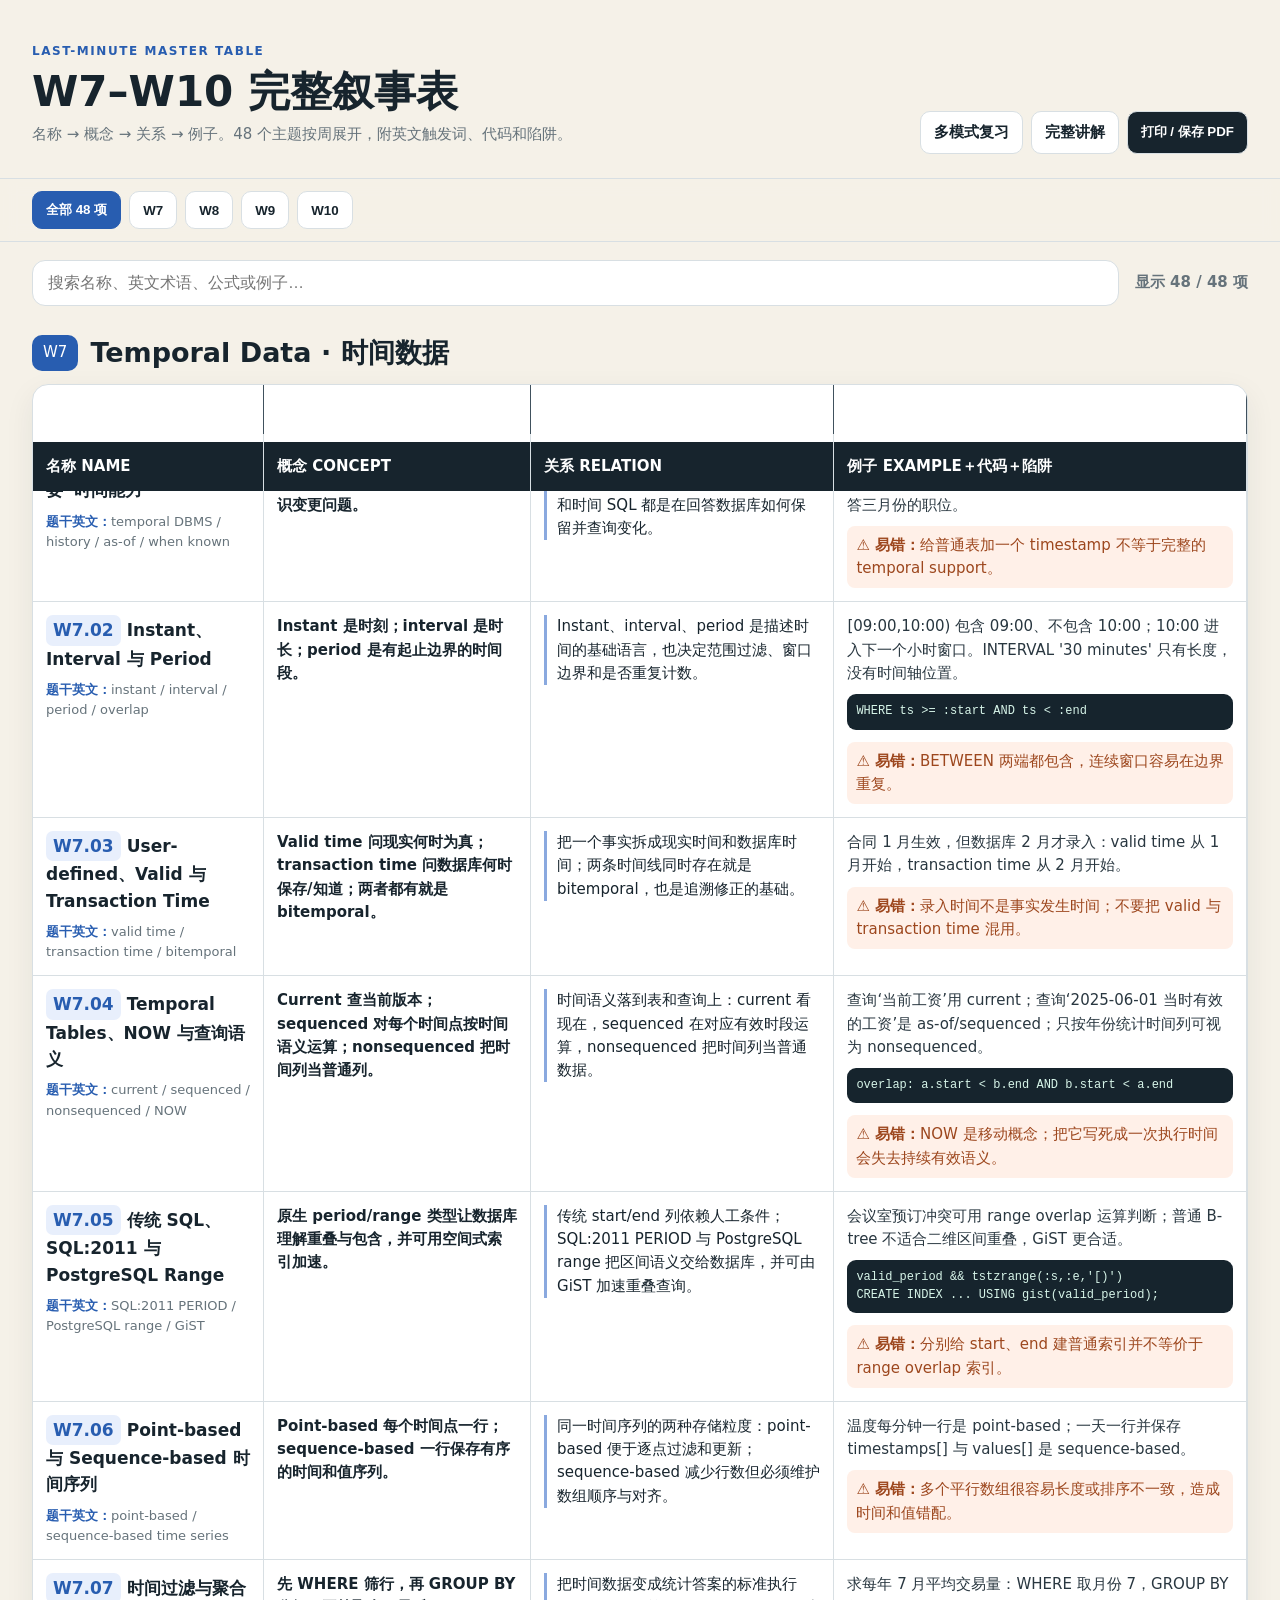
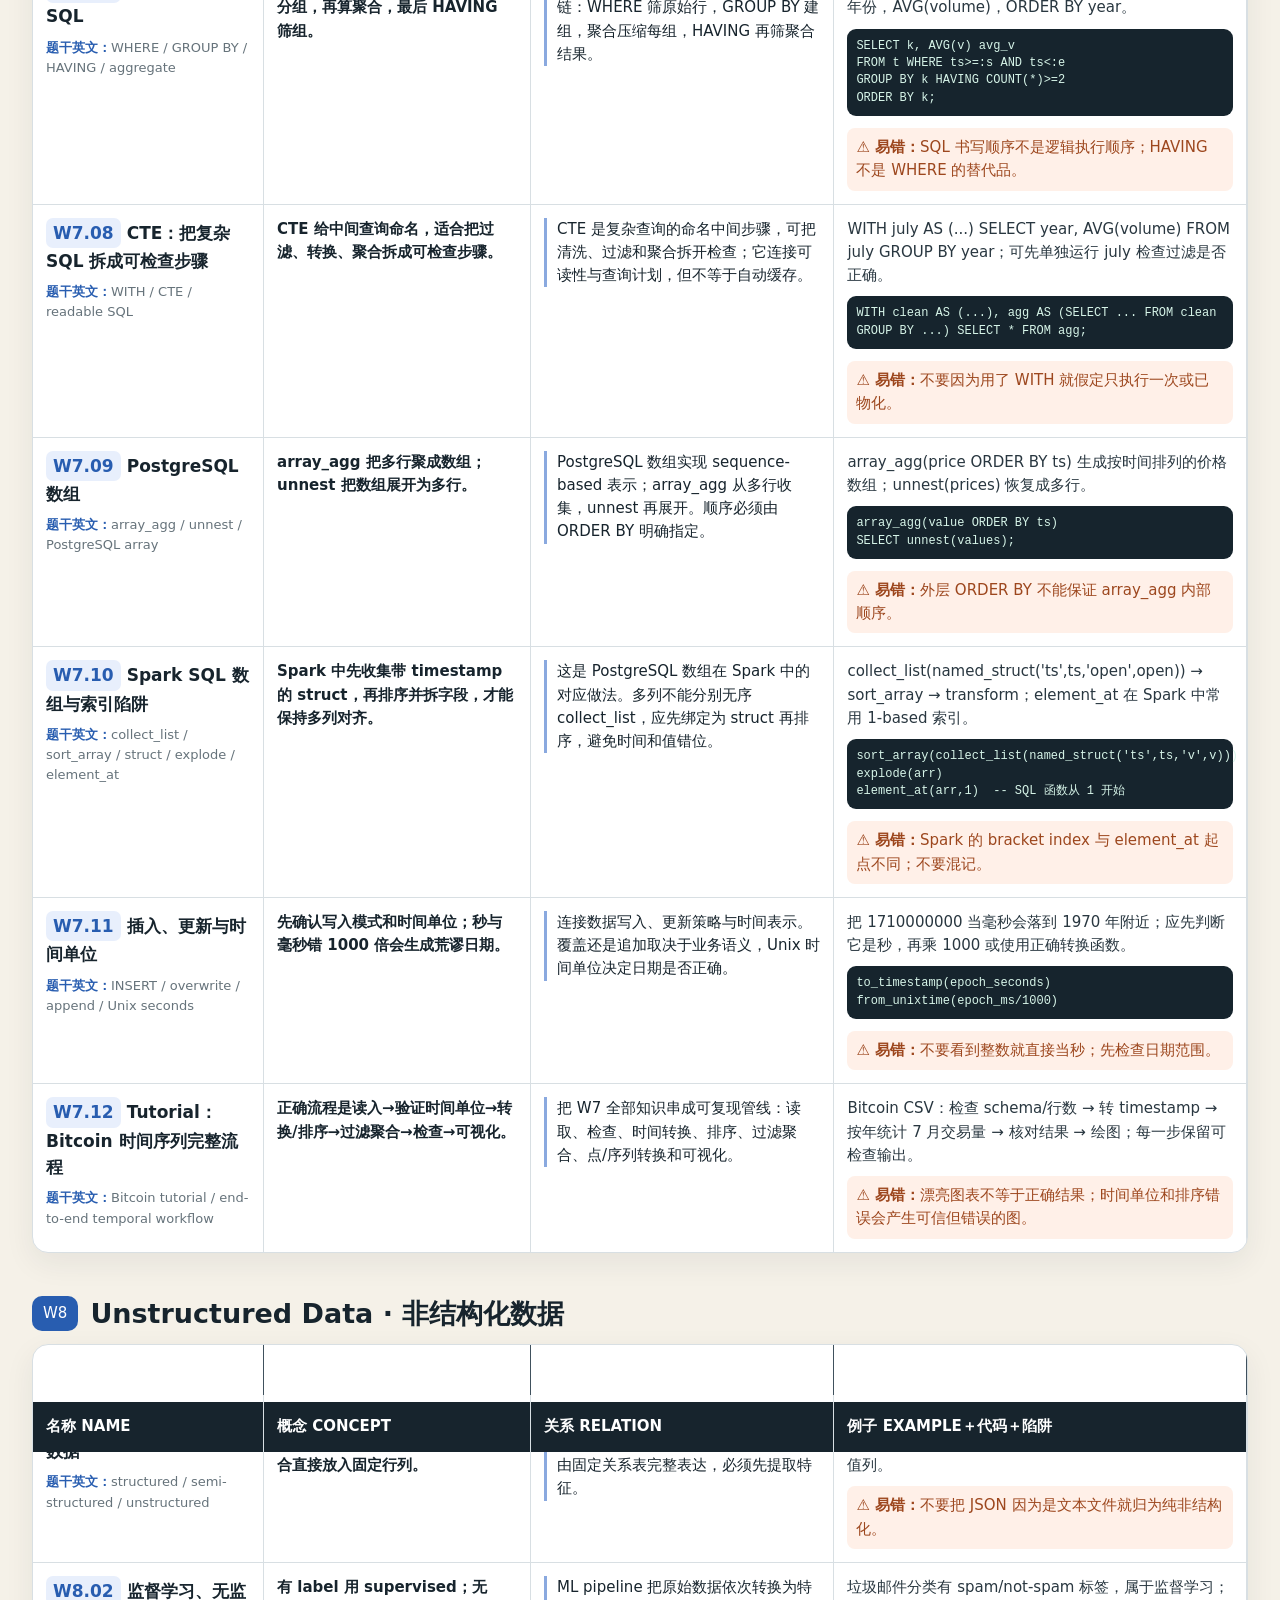
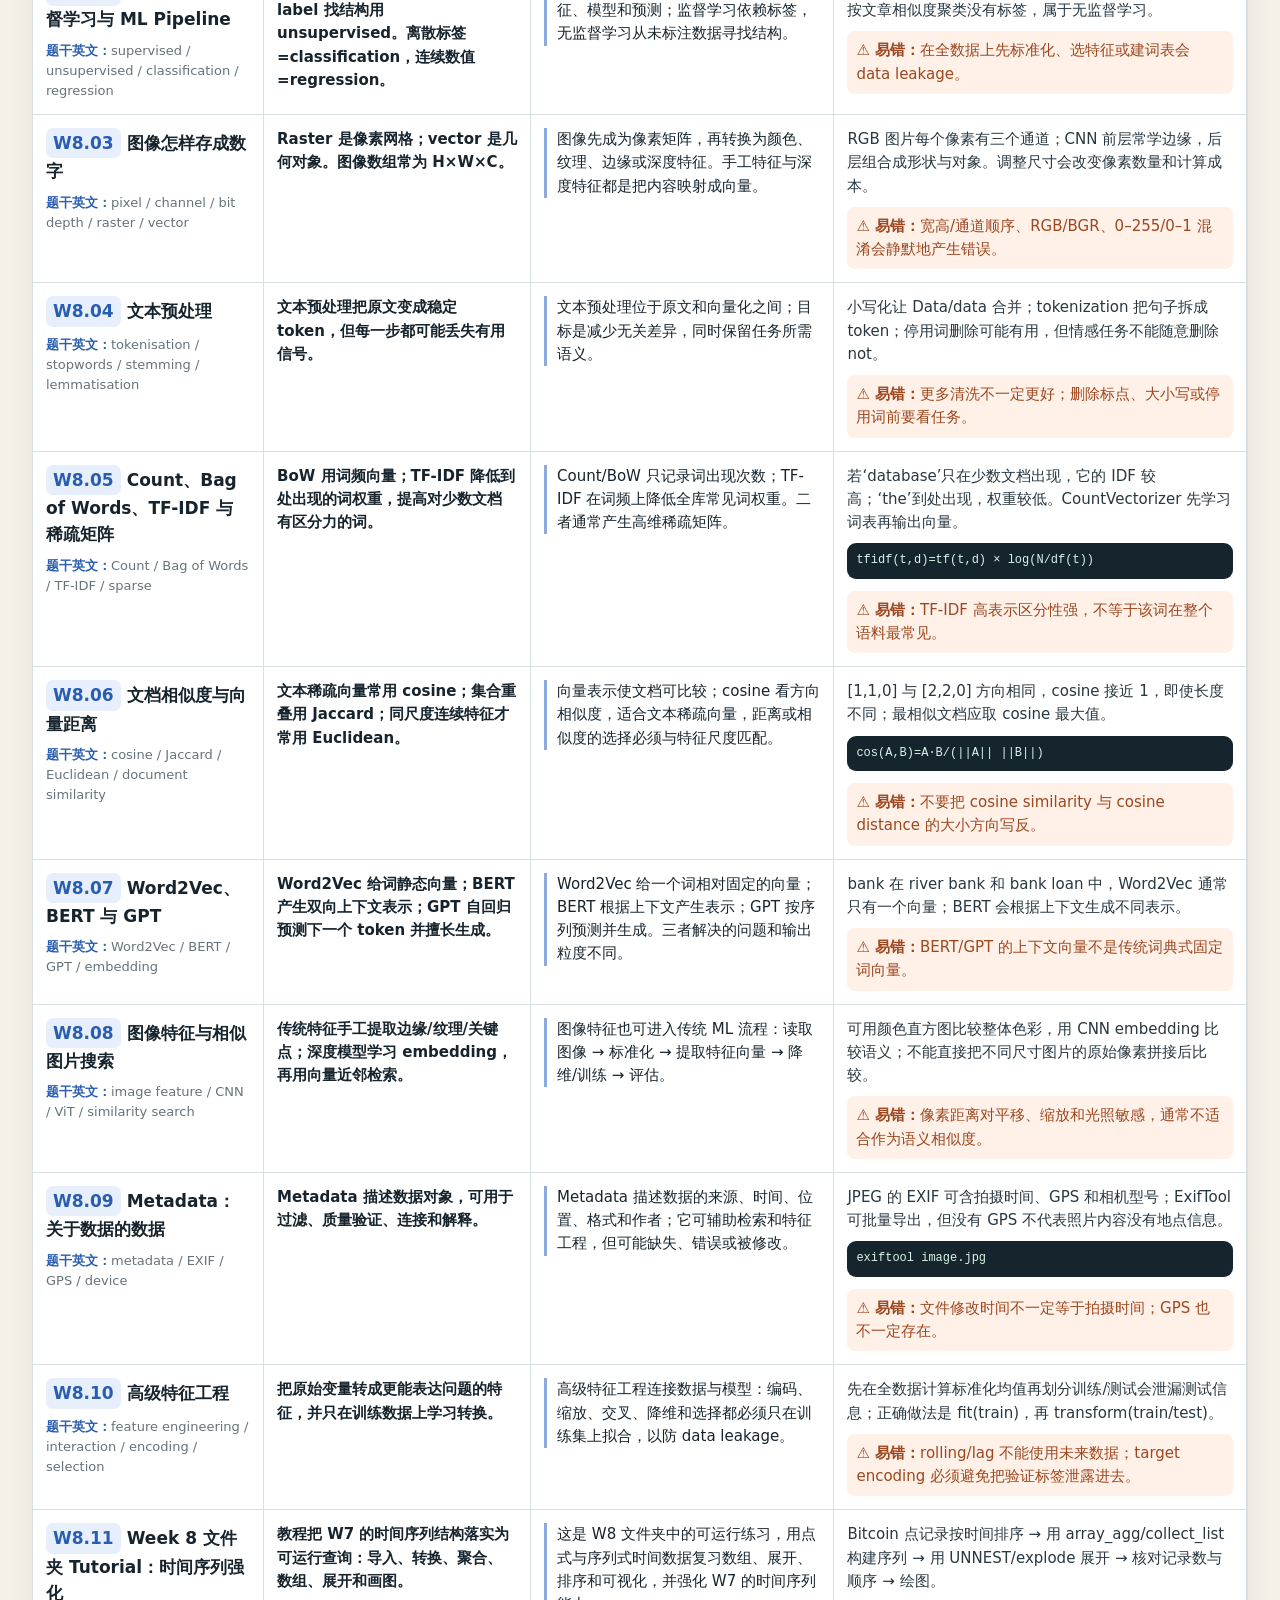
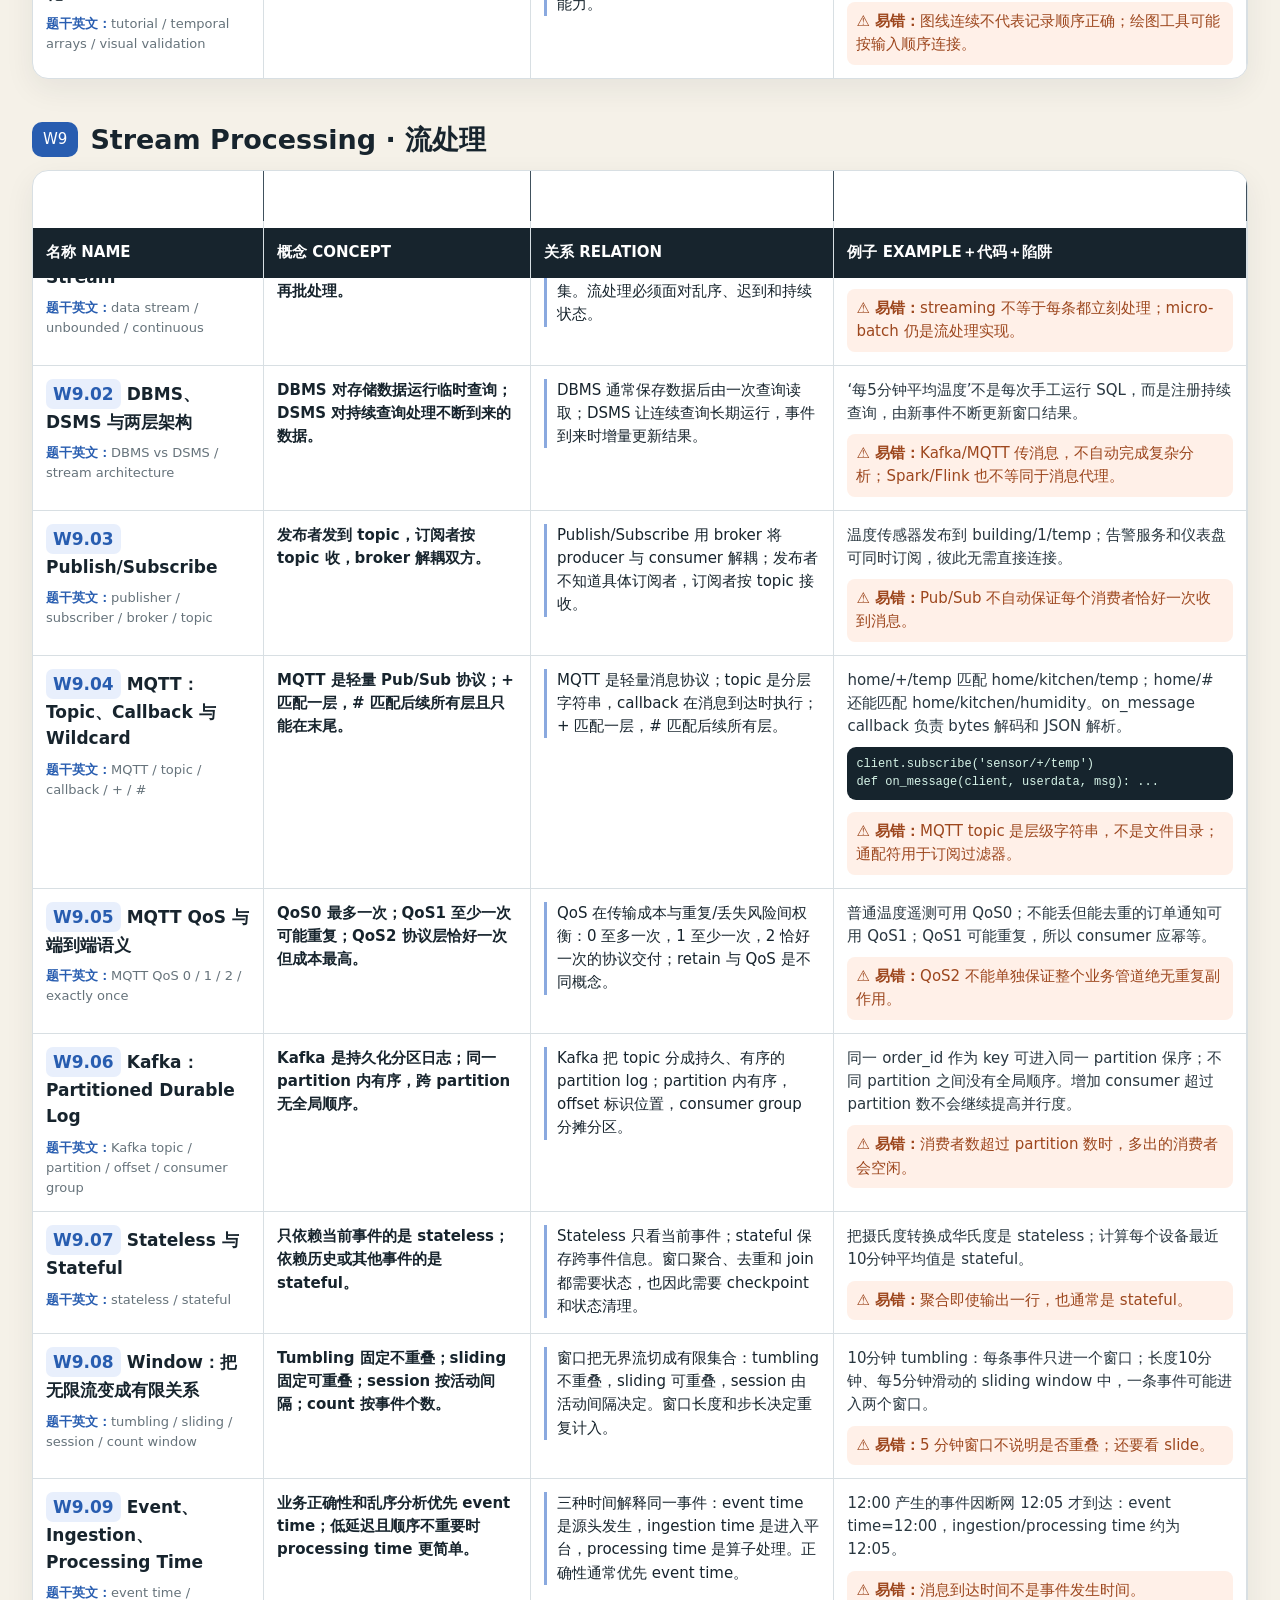
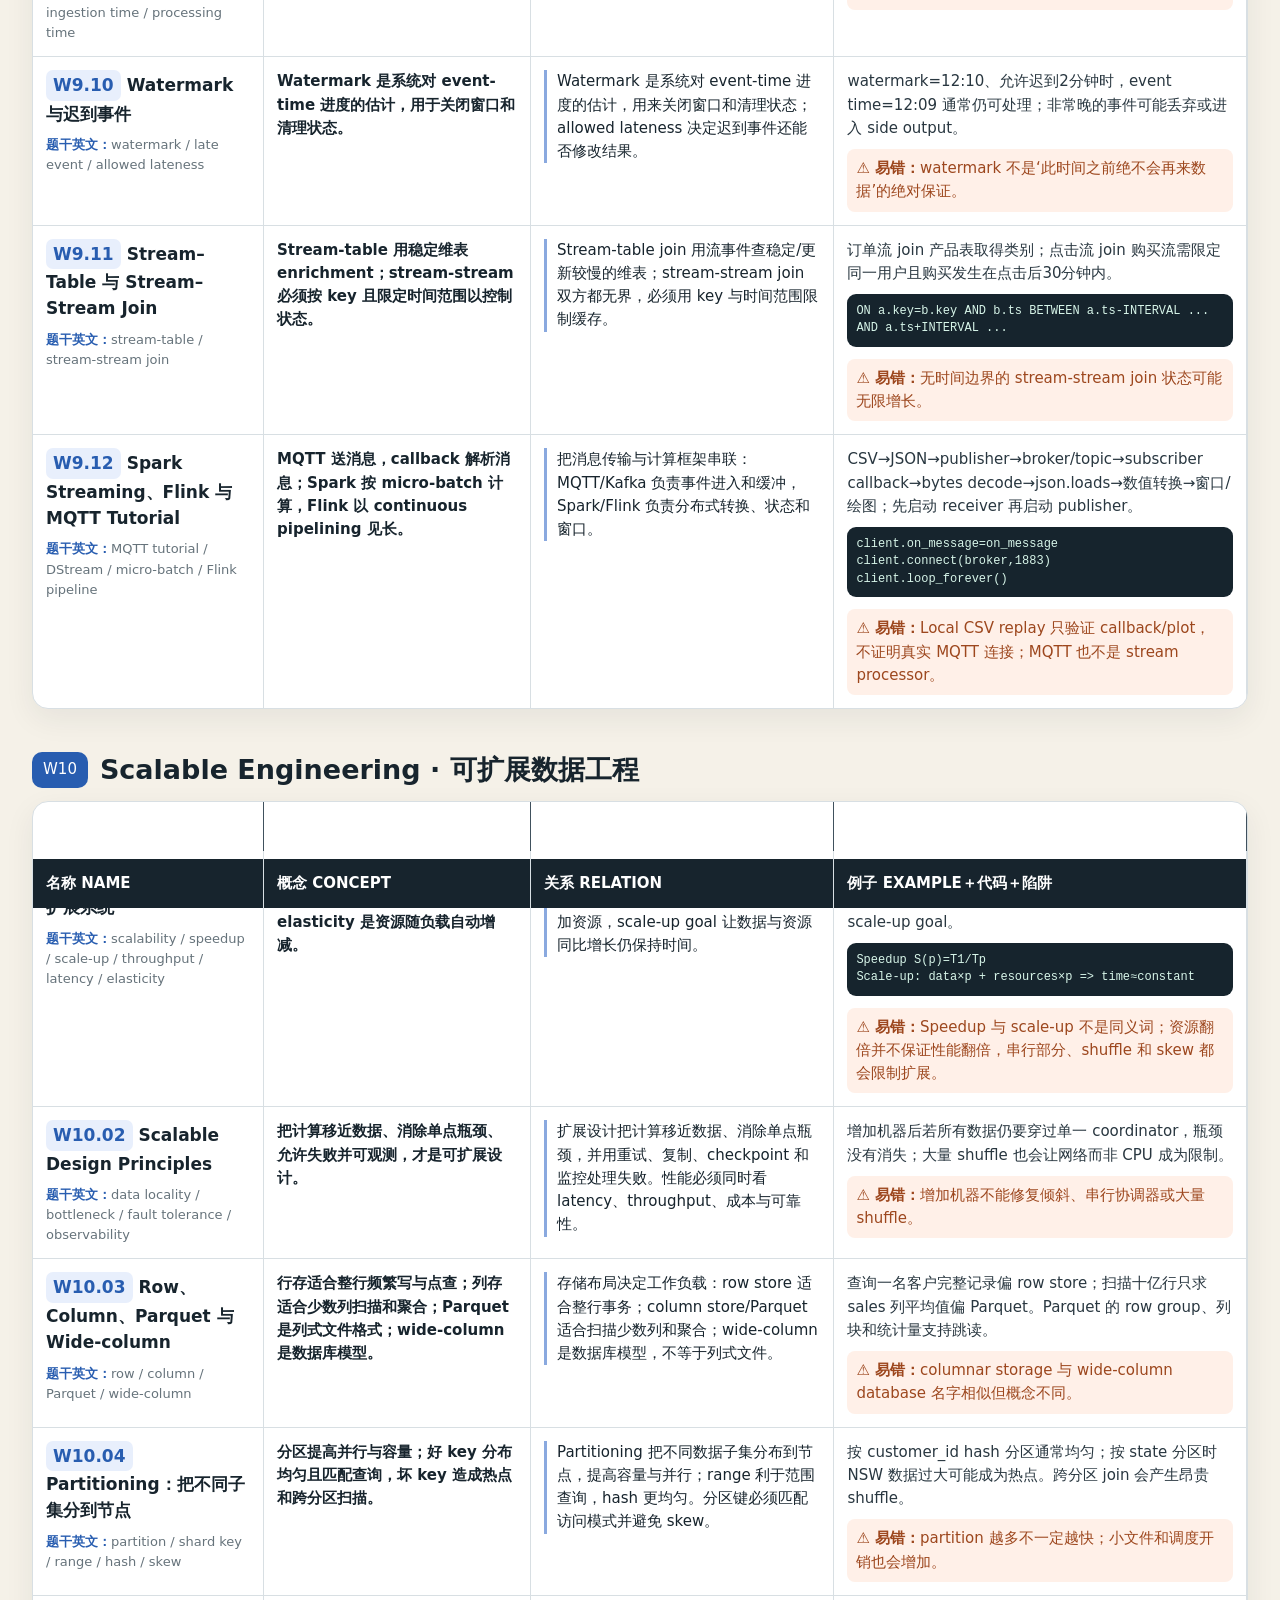
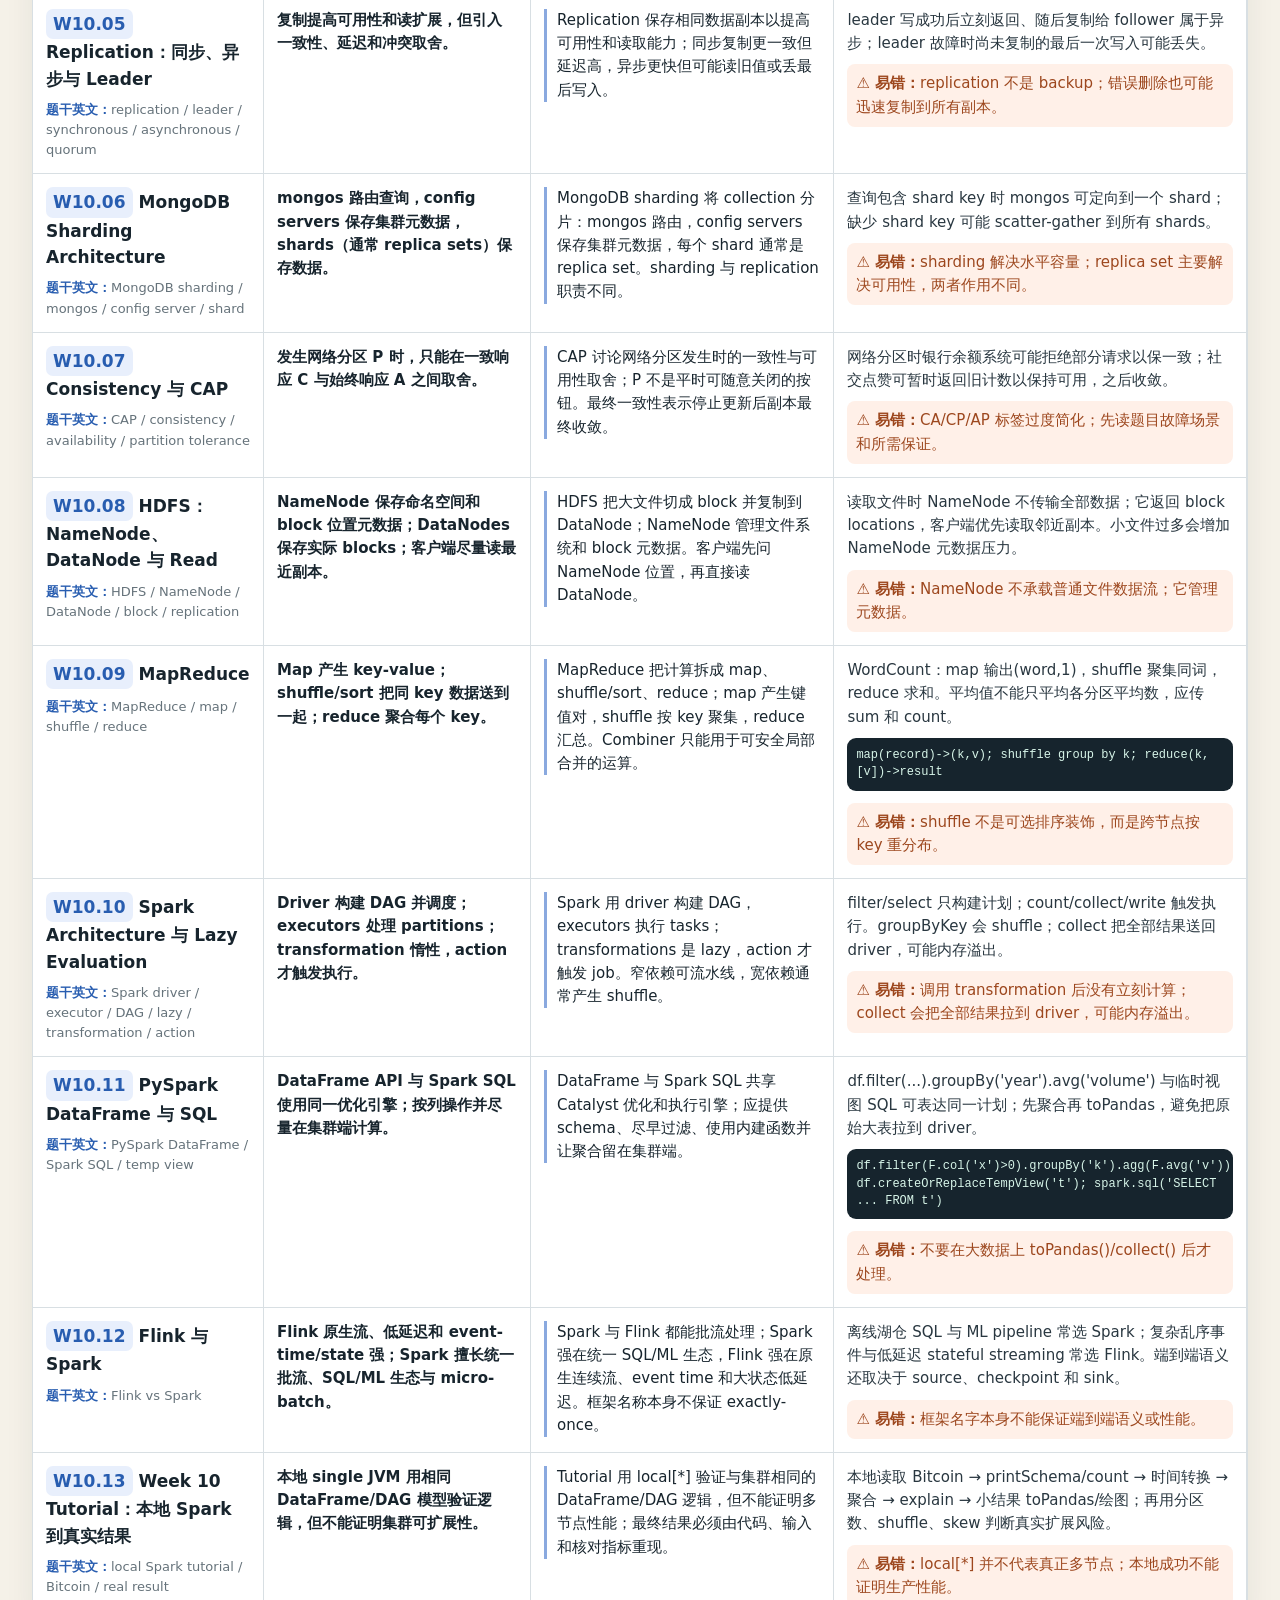
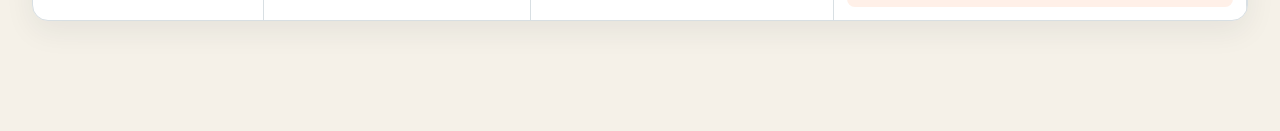
==== exam-table.html @ e3d888bb "Add complete W7-W10 narrative exam table" ====
<!doctype html>
<html lang="zh-CN">
<head>
  <meta charset="utf-8">
  <meta name="viewport" content="width=device-width,initial-scale=1">
  <meta name="description" content="COMP5339 Quiz 2 W7-W10 名称、概念、关系与例子完整叙事表">
  <title>COMP5339 W7–W10 完整叙事表</title>
  <link rel="stylesheet" href="exam-table.css">
</head>
<body>
  <header>
    <div><p class="eyebrow">LAST-MINUTE MASTER TABLE</p><h1>W7–W10 完整叙事表</h1><p>名称 → 概念 → 关系 → 例子。48 个主题按周展开，附英文触发词、代码和陷阱。</p></div>
    <div class="actions"><a href="study.html">多模式复习</a><a href="index.html">完整讲解</a><button id="printButton">打印 / 保存 PDF</button></div>
  </header>
  <nav id="weekNav"><button data-week="ALL" class="active">全部 48 项</button><button data-week="W7">W7</button><button data-week="W8">W8</button><button data-week="W9">W9</button><button data-week="W10">W10</button></nav>
  <section class="search"><input id="searchInput" type="search" placeholder="搜索名称、英文术语、公式或例子…"><span id="count"></span></section>
  <main id="tables"></main>
  <script src="exam-table-data.js"></script>
  <script src="exam-table.js"></script>
</body>
</html>
---- exam-table.css ----
:root{--ink:#17242d;--blue:#285db0;--line:#d8dfe3;--paper:#fff;--muted:#66737b;--warm:#f5f1e8;--green:#15735c;--orange:#9d471e}*{box-sizing:border-box}body{margin:0;background:var(--warm);color:var(--ink);font:15px/1.55 system-ui,-apple-system,"Segoe UI","Microsoft YaHei",sans-serif}header{max-width:1600px;margin:0 auto;padding:34px 32px 24px;display:flex;justify-content:space-between;gap:30px;align-items:end}.eyebrow{color:var(--blue);font-weight:850;letter-spacing:.13em;font-size:12px}h1{font-size:42px;margin:0;line-height:1.1}header p{color:var(--muted);margin:.5rem 0}.actions{display:flex;gap:8px;flex-wrap:wrap}.actions a,.actions button,#weekNav button{border:1px solid var(--line);background:#fff;color:var(--ink);border-radius:10px;padding:9px 13px;text-decoration:none;font-weight:750;cursor:pointer}.actions button{background:var(--ink);color:#fff}#weekNav{position:sticky;top:0;z-index:5;display:flex;gap:8px;padding:12px 32px;background:rgba(245,241,232,.96);backdrop-filter:blur(8px);border-block:1px solid var(--line)}#weekNav button.active{background:var(--blue);color:#fff;border-color:var(--blue)}.search{max-width:1600px;margin:18px auto;padding:0 32px;display:flex;align-items:center;gap:16px}.search input{flex:1;min-width:0;border:1px solid var(--line);background:#fff;border-radius:13px;padding:13px 15px;font-size:16px}.search span{white-space:nowrap;font-weight:750;color:var(--muted)}main{max-width:1600px;margin:auto;padding:0 32px 70px}.week-section{margin:26px 0 40px}.week-title{display:flex;align-items:center;gap:12px;margin:0 0 10px}.week-title span{background:var(--blue);color:#fff;border-radius:10px;padding:6px 11px}.week-title h2{font-size:27px;margin:0}.table-wrap{overflow:auto;border:1px solid var(--line);border-radius:16px;background:#fff;box-shadow:0 10px 30px rgba(25,40,52,.07)}table{width:100%;border-collapse:collapse;table-layout:fixed;min-width:1180px}th{position:sticky;top:57px;z-index:2;background:#17242d;color:#fff;text-align:left;padding:13px;border-right:1px solid #40515d}td{vertical-align:top;padding:13px;border-right:1px solid var(--line);border-bottom:1px solid var(--line)}tr:last-child td{border-bottom:0}th:nth-child(1){width:19%}th:nth-child(2){width:22%}th:nth-child(3){width:25%}th:nth-child(4){width:34%}.name{font-size:17px;font-weight:820}.number{display:inline-block;background:#e8effc;color:var(--blue);padding:2px 7px;border-radius:7px;margin-right:6px}.trigger{margin-top:8px;color:var(--muted);font-size:13px}.trigger b{color:var(--blue)}.concept{font-weight:650}.relation{border-left:3px solid #8aa9df;padding-left:10px}.example{color:#293740}.code{white-space:pre-wrap;background:#16242d;color:#d7f5e9;border-radius:9px;padding:9px;margin-top:9px;font:12px/1.45 Consolas,monospace}.trap{margin-top:9px;padding:8px 9px;border-radius:8px;background:#fff0e8;color:var(--orange)}.empty{background:#fff;border:1px solid var(--line);padding:30px;border-radius:14px;text-align:center}
@media(max-width:720px){header{display:block;padding:24px 16px 16px}h1{font-size:31px}.actions{margin-top:16px}#weekNav{padding:10px 16px;overflow:auto}.search,main{padding-inline:16px}.table-wrap{overflow:visible;border:0;background:transparent;box-shadow:none}table,tbody,tr,td{display:block;min-width:0;width:100%}thead{display:none}tr{background:#fff;border:1px solid var(--line);border-radius:15px;margin-bottom:13px;overflow:hidden}td{border:0;border-bottom:1px solid var(--line);padding:13px}td:last-child{border-bottom:0}td:before{display:block;font-size:11px;letter-spacing:.12em;font-weight:850;color:var(--blue);margin-bottom:5px}td:nth-child(1):before{content:"名称 / NAME"}td:nth-child(2):before{content:"概念 / CONCEPT"}td:nth-child(3):before{content:"关系 / RELATION"}td:nth-child(4):before{content:"例子 / EXAMPLE"}.week-title h2{font-size:23px}}
@media print{body{background:#fff;font-size:9pt}header{padding:0 0 10px}.actions,#weekNav,.search{display:none}main{padding:0;max-width:none}.week-section{break-before:page;margin:0}.week-section:first-child{break-before:auto}.table-wrap{border:0;box-shadow:none;overflow:visible}table{min-width:0;table-layout:fixed}th{position:static;padding:5px}td{padding:5px;break-inside:avoid}.code,.trap{font-size:7.5pt;padding:4px;margin-top:4px}h1{font-size:22pt}.week-title{margin-top:6px}}
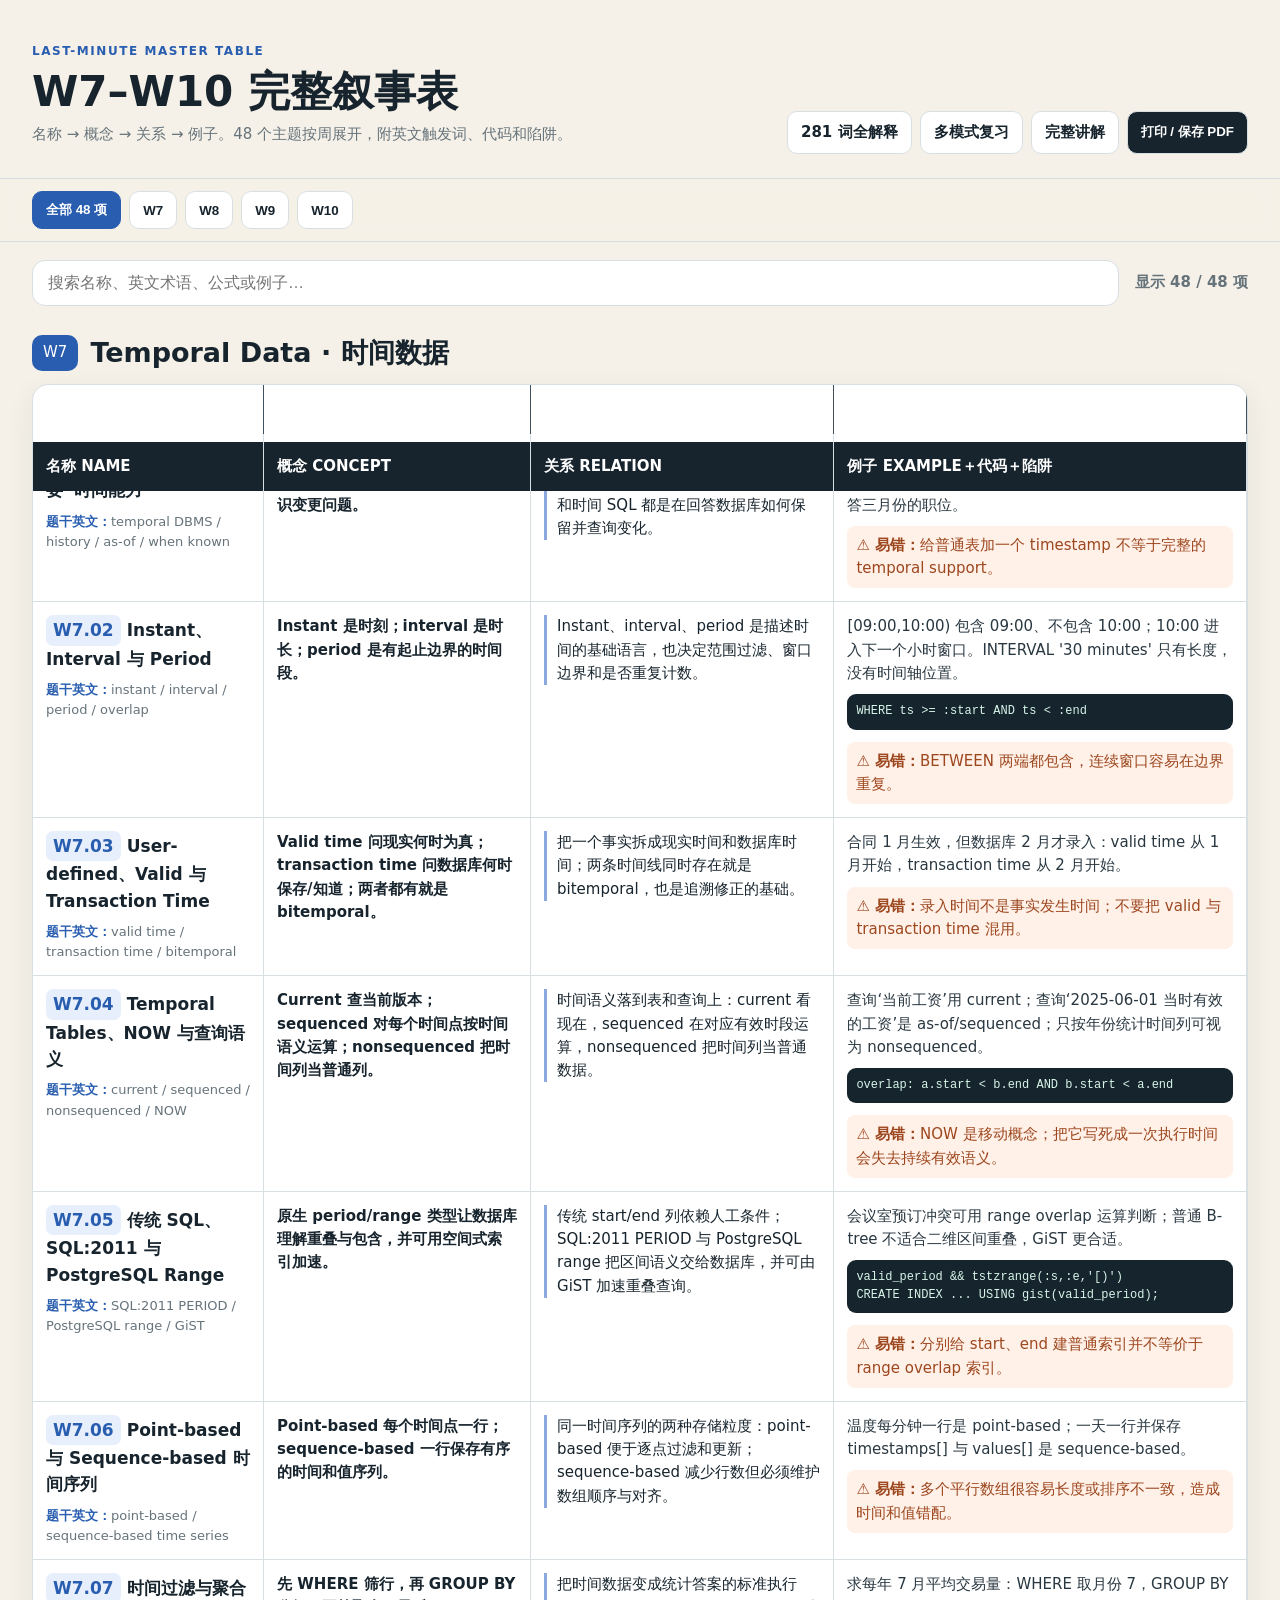
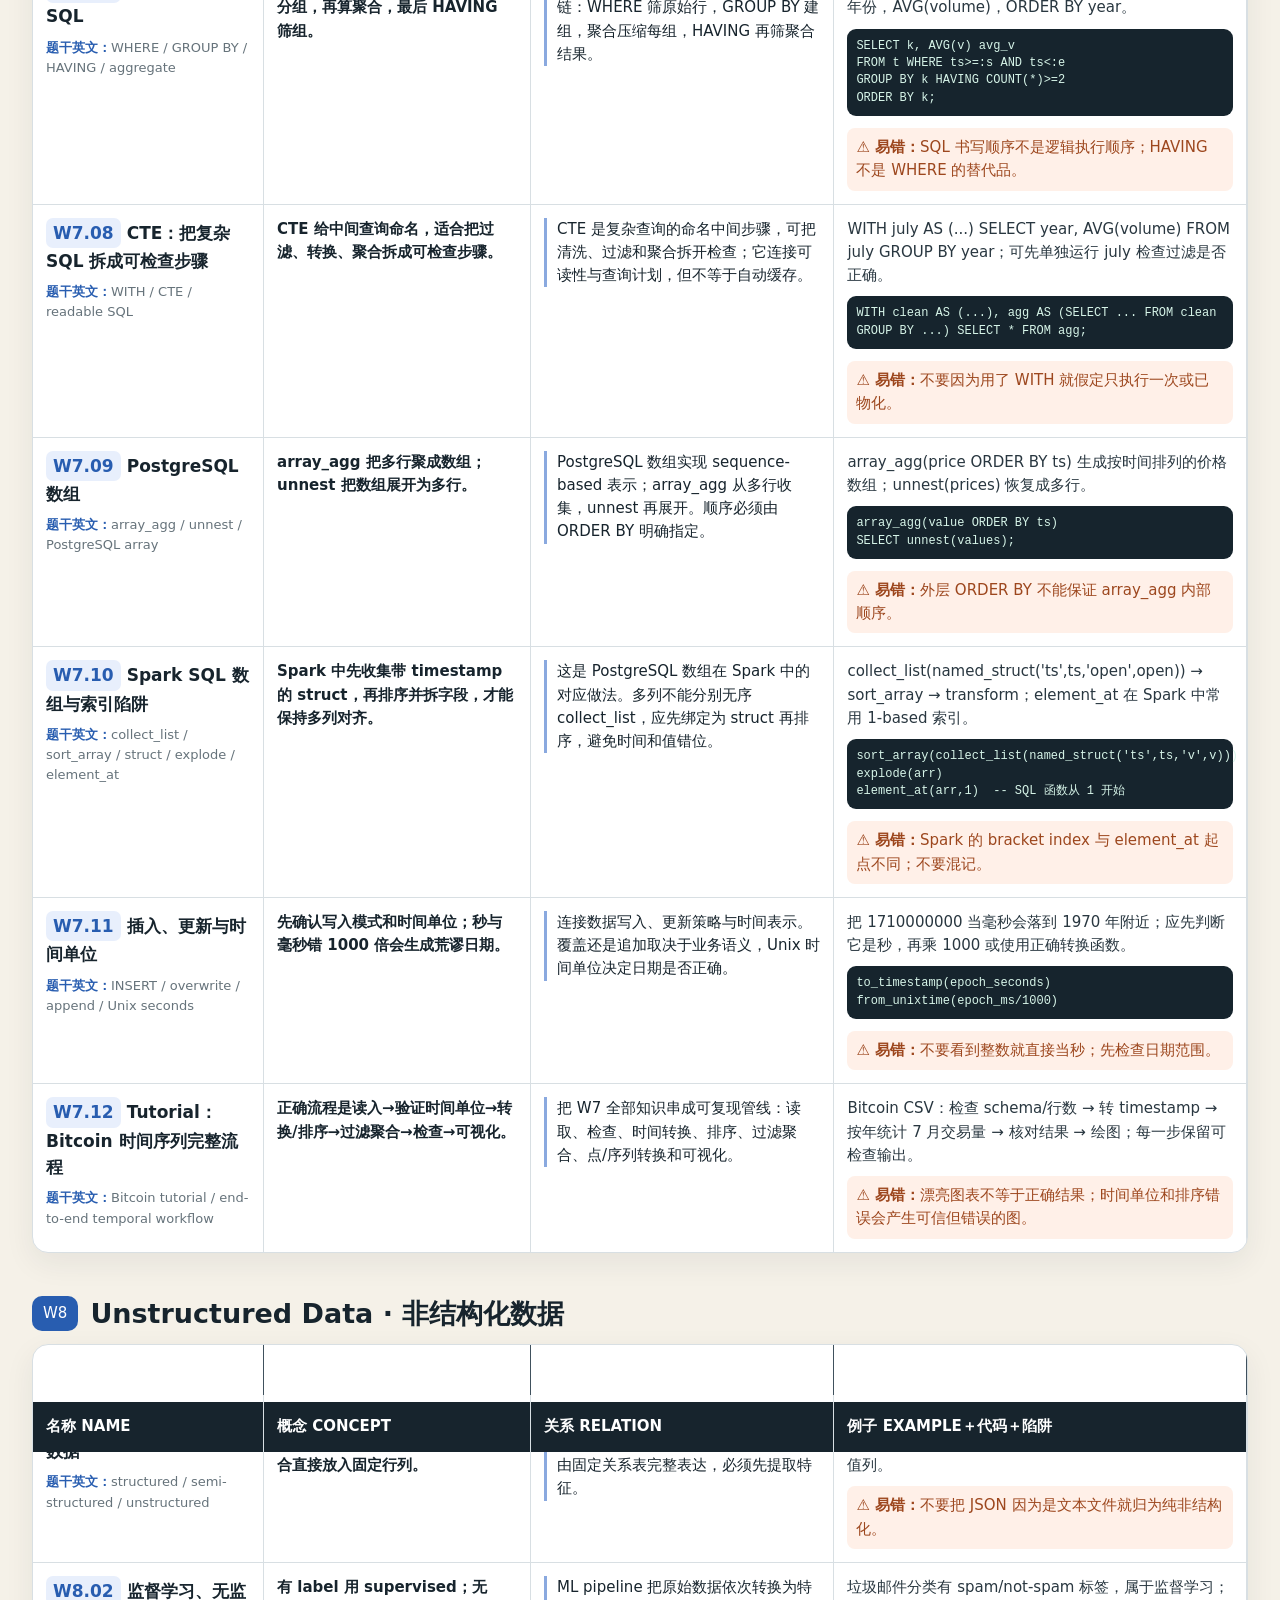
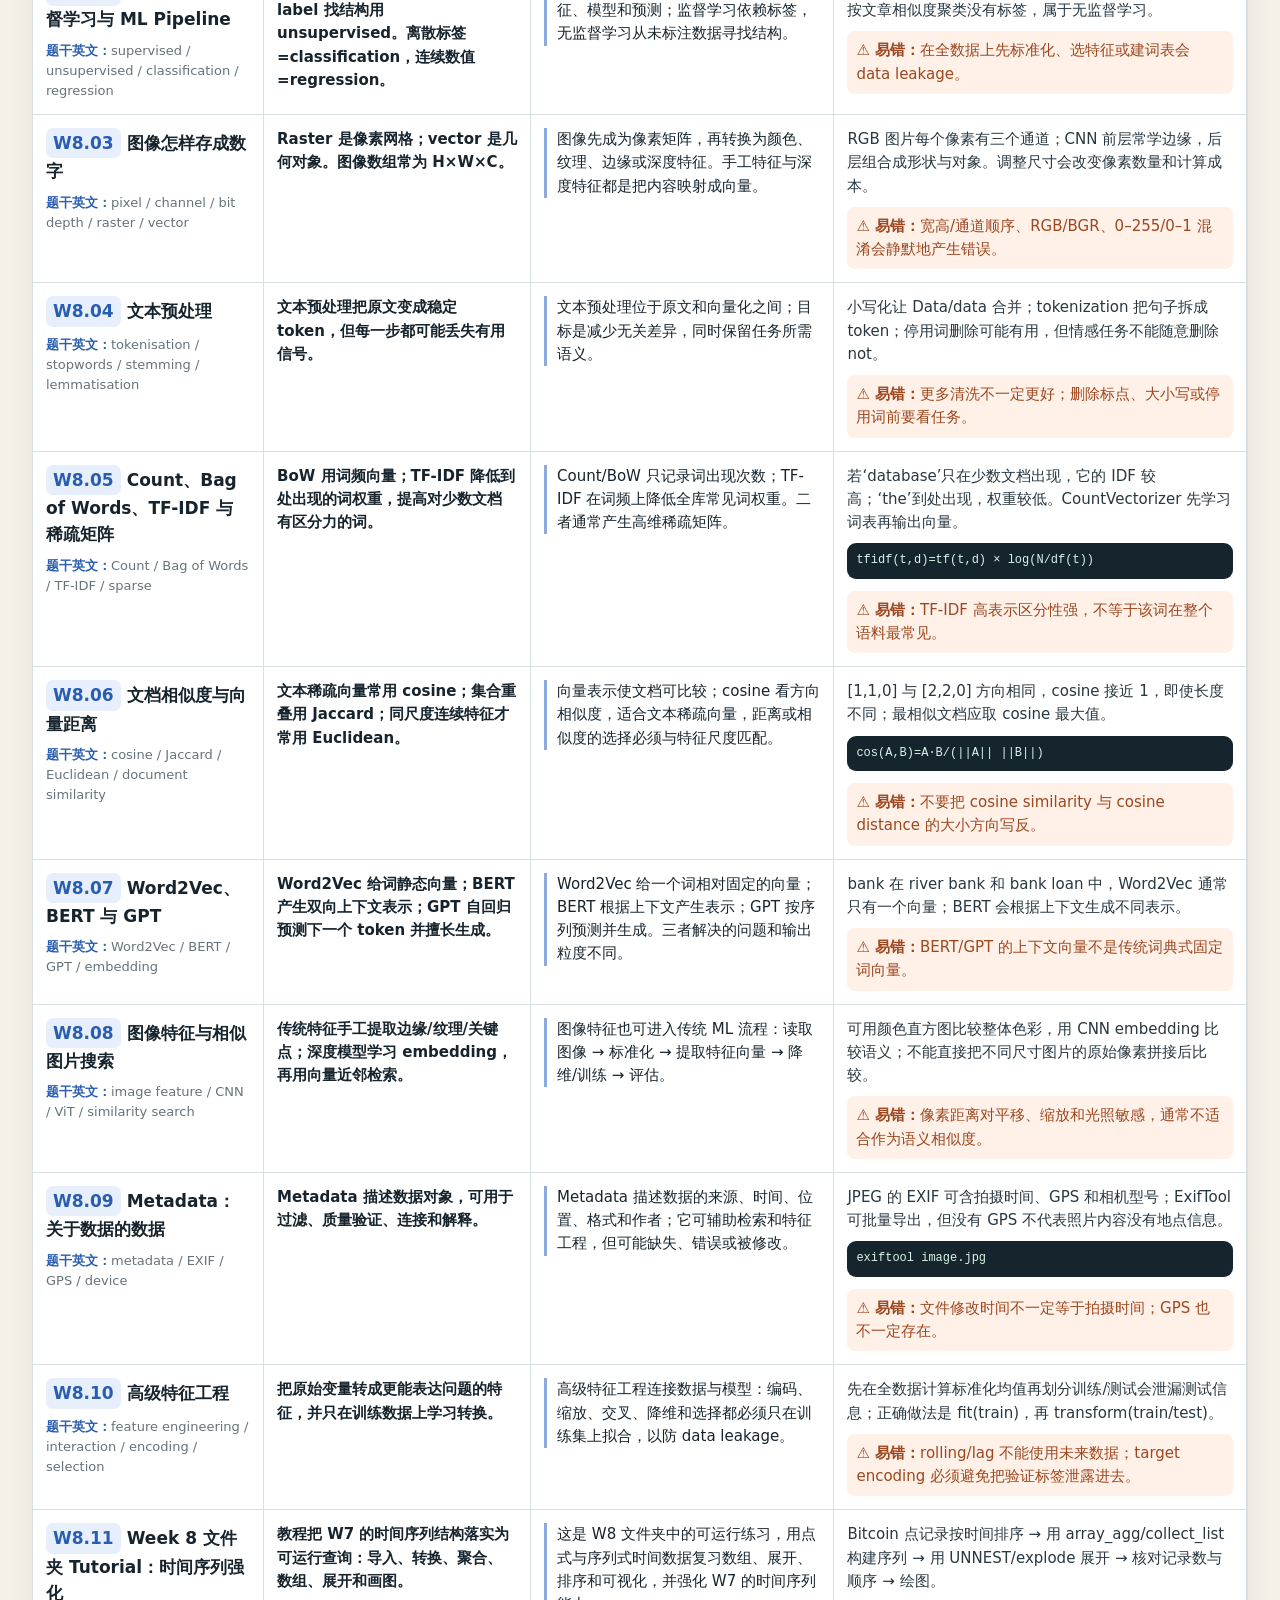
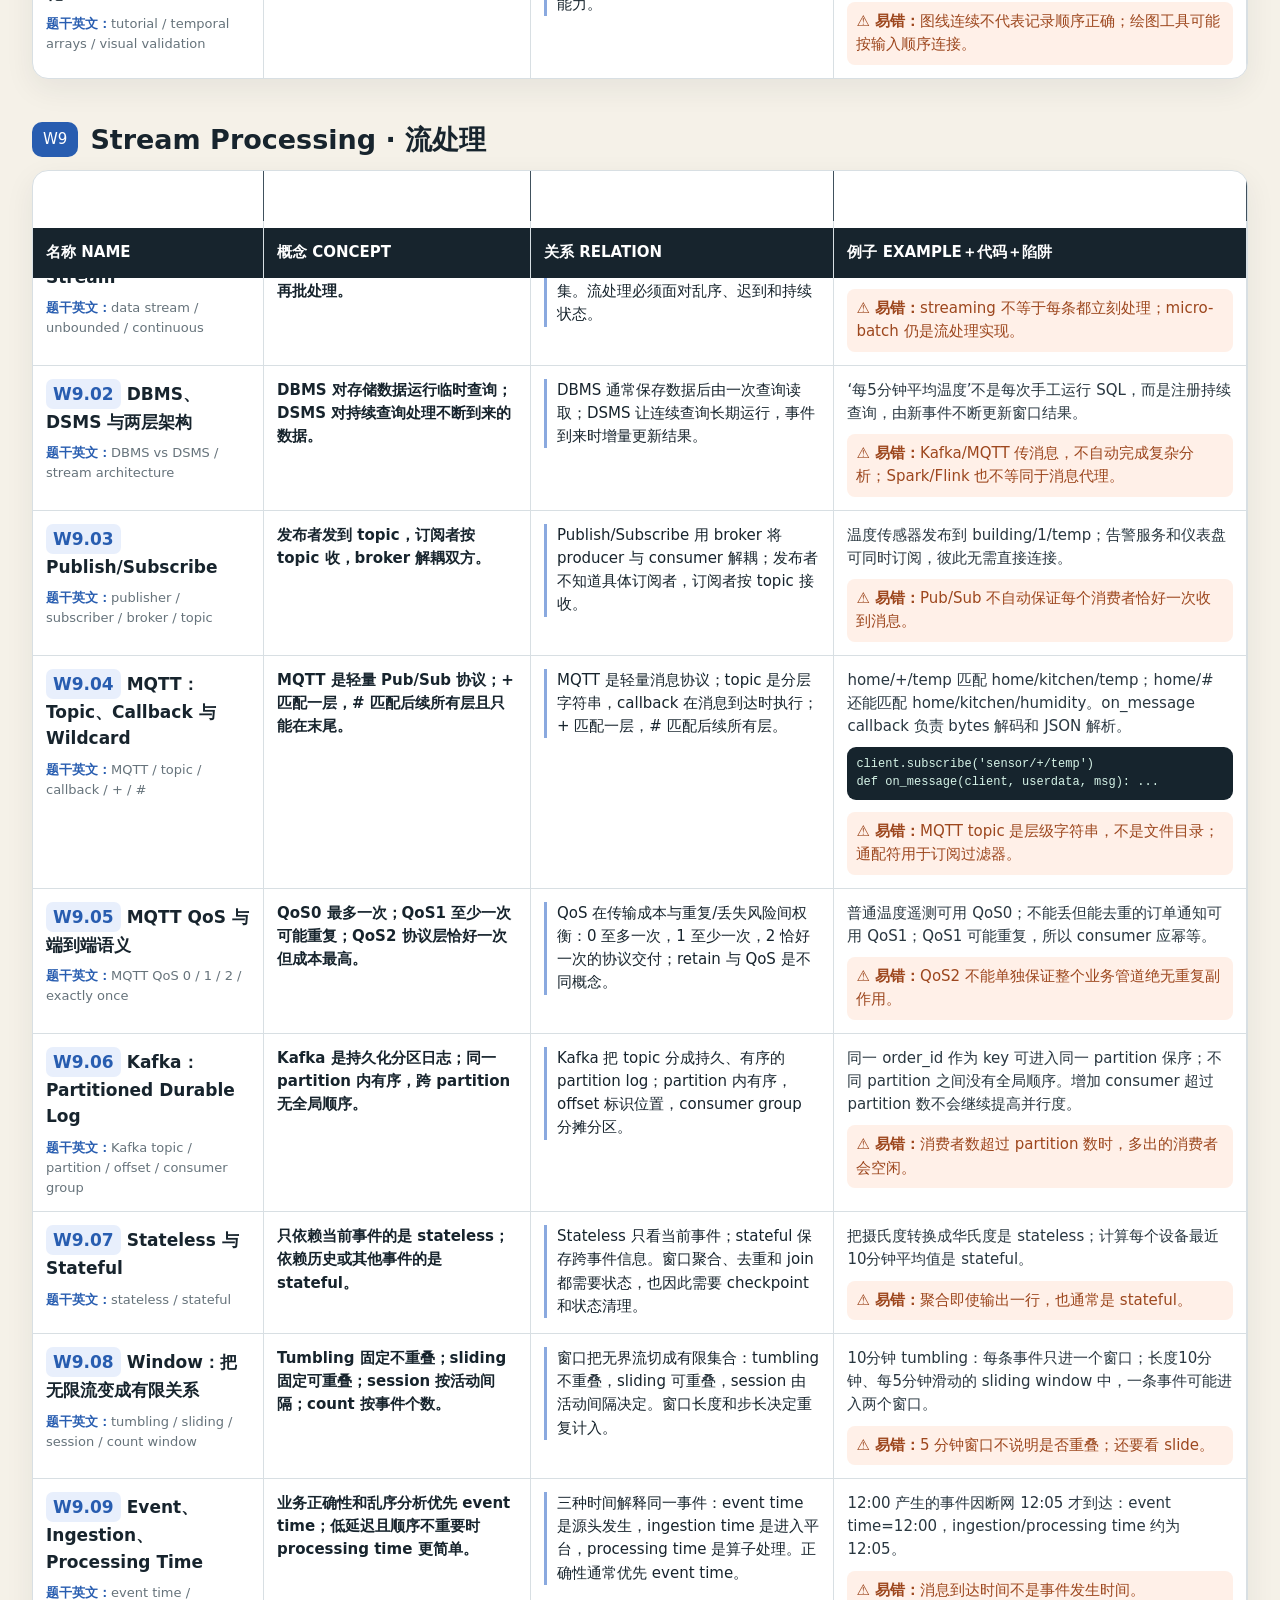
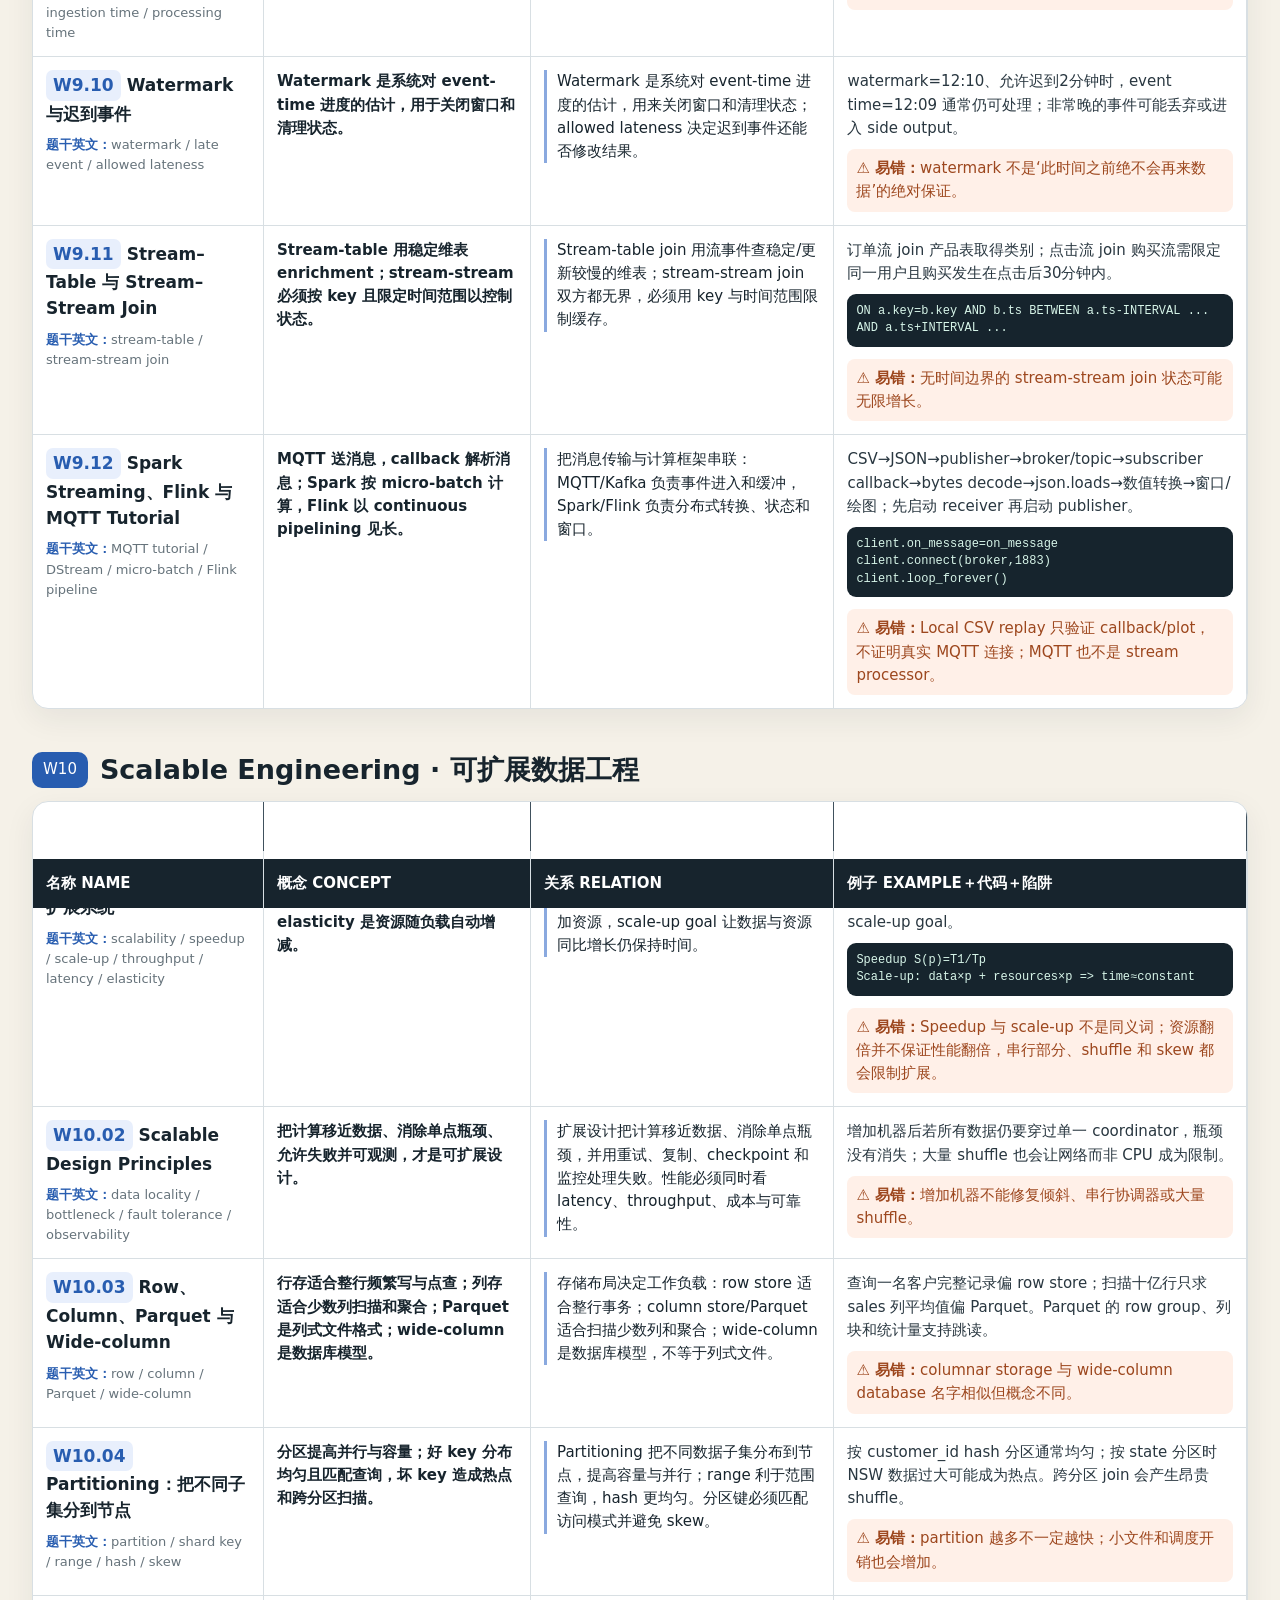
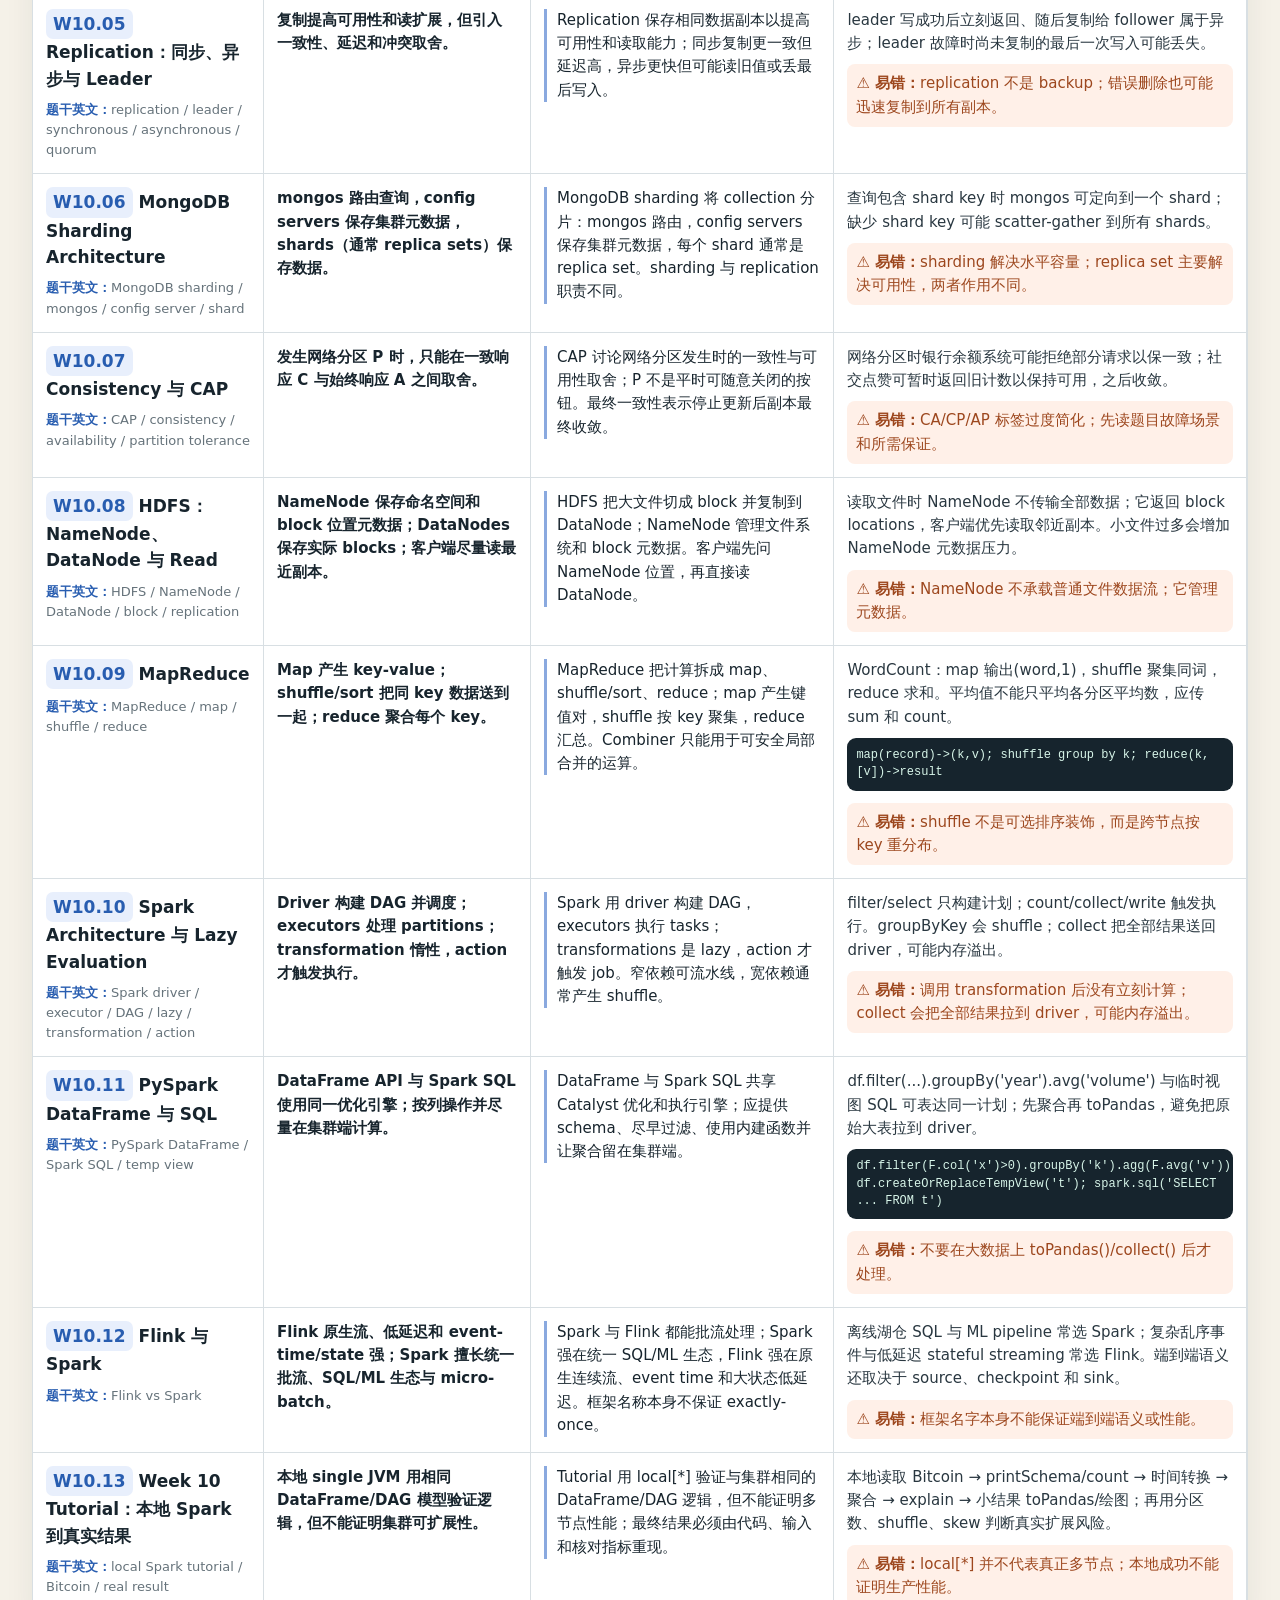
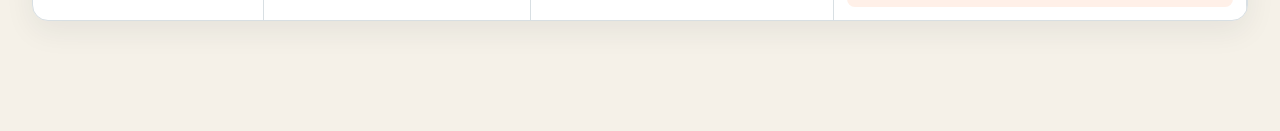
==== commit f378ca24: "Add complete W7-W10 terminology glossary" ====
--- a/exam-table.html
+++ b/exam-table.html
@@ -10,7 +10,7 @@
 <body>
   <header>
     <div><p class="eyebrow">LAST-MINUTE MASTER TABLE</p><h1>W7–W10 完整叙事表</h1><p>名称 → 概念 → 关系 → 例子。48 个主题按周展开，附英文触发词、代码和陷阱。</p></div>
-    <div class="actions"><a href="study.html">多模式复习</a><a href="index.html">完整讲解</a><button id="printButton">打印 / 保存 PDF</button></div>
+    <div class="actions"><a href="glossary.html">281 词全解释</a><a href="study.html">多模式复习</a><a href="index.html">完整讲解</a><button id="printButton">打印 / 保存 PDF</button></div>
   </header>
   <nav id="weekNav"><button data-week="ALL" class="active">全部 48 项</button><button data-week="W7">W7</button><button data-week="W8">W8</button><button data-week="W9">W9</button><button data-week="W10">W10</button></nav>
   <section class="search"><input id="searchInput" type="search" placeholder="搜索名称、英文术语、公式或例子…"><span id="count"></span></section>
